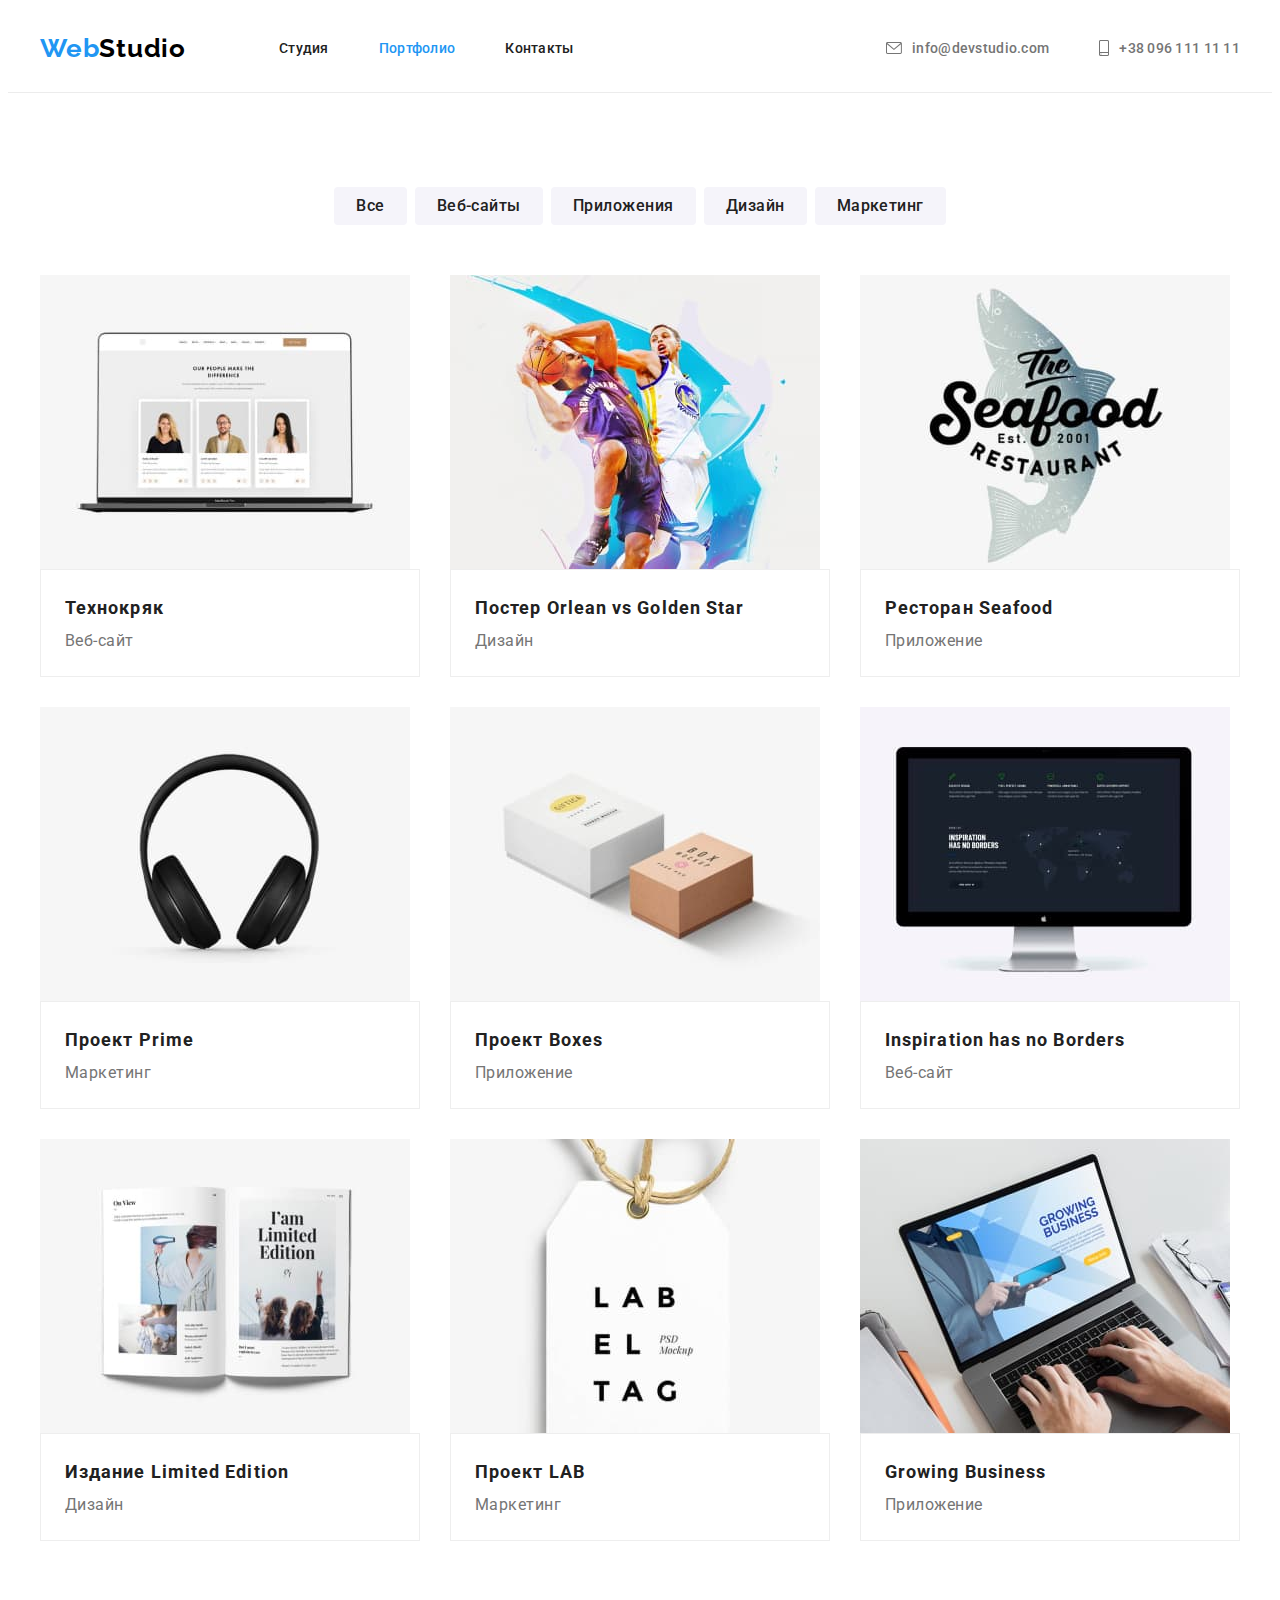
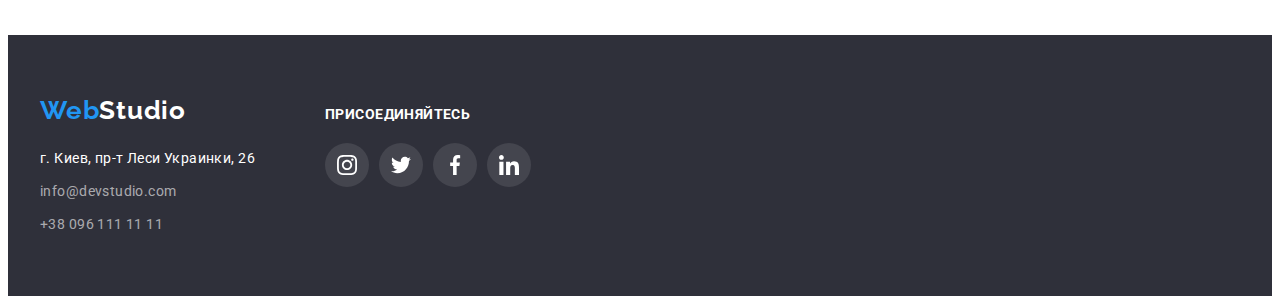
==== portfolio.html @ 36f64f2a "Добавляет стили" ====
<!DOCTYPE html>
<html lang="ru">
<head>
    <meta charset="UTF-8">
    <meta http-equiv="X-UA-Compatible" content="IE=edge">
    <meta name="viewport" content="width=device-width, initial-scale=1.0">
    <title>Document</title>
    <link rel="preconnect" href="https://fonts.googleapis.com">
    <link rel="preconnect" href="https://fonts.gstatic.com" crossorigin>
    <link href="https://fonts.googleapis.com/css2?family=Raleway:wght@700&family=Roboto:wght@400;500;700;900&display=swap"
        rel="stylesheet">
        <link rel="stylesheet" href="https://cdnjs.cloudflare.com/ajax/libs/modern-normalize/1.1.0/modern-normalize.min.css"
            integrity="sha512-wpPYUAdjBVSE4KJnH1VR1HeZfpl1ub8YT/NKx4PuQ5NmX2tKuGu6U/JRp5y+Y8XG2tV+wKQpNHVUX03MfMFn9Q=="
            crossorigin="anonymous" referrerpolicy="no-referrer" />
    <link rel="stylesheet" href="./css/styles.css">
</head>
<body>
    <!--Шапка-->
<header class="header">
    <div class="container header-container">
        <nav class="header-nav">
            <a class="header-logo link" href="./index.html"><span class="logo-item-header">Web</span>Studio</a>
            <ul class="header-list list">
                <li class="header-item">
                    <a class="header-link link" href="./index.html">Студия</a>
                </li>
                <li class="header-item">
                    <a class="header-link link current" href="./portfolio.html">Портфолио</a>
                </li>
                <li class="header-item">
                    <a class="header-link link" href="">Контакты</a>
                </li>
            </ul>
        </nav>
        <div class="header-connect"></div>
    <ul class="header-list list">
        <li class="header-contact">
            <a class="header-mail link" href="mailto:info@devstudio.com">
                <svg class="header-contact-icon" width="16px" height="12px">
                    <use href="./images/icons.svg#icon-envelope"></use>
                </svg>
                info@devstudio.com</a>
        </li>
        <li class="header-contact">
            <a class="header-tel link" href="tel:+380961111111">
                <svg class="header-contact-icon" width="10px" height="16px">
                    <use href="./images/icons.svg#icon-smartphone"></use>
                </svg>
                +38 096 111 11 11</a>
        </li>
    </ul>
    </div>
</header>
   
    <main> 
        <!--Портфолио-->
        <section class="section">
            <div class="container">
            <h1 class="portfolio-title visually-hidden">Наши работы</h1>
        <ul class="portfolio-list list">
            <li class="portfolio-btn"><button class="btn" type="button" >Все</button></li>
            <li class="portfolio-btn"><button class="btn" type="button" >Веб-сайты</button></li>
            <li class="portfolio-btn"><button class="btn" type="button" >Приложения</button></li>
            <li class="portfolio-btn"><button class="btn" type="button" >Дизайн</button></li>
            <li class="portfolio-btn"><button class="btn" type="button" >Маркетинг</button></li>
        </ul>

        <ul class="works-list list">
            <li class="works-item">
                <a href="" class="works-link">
                <img src="./images/портфолио1.jpg" alt="Ноутбук" width="370" />
                <div class="card-text"> 
                <h2 class="works-title">Технокряк</h2>
                <p class="works-text">Веб-сайт</p>
                </div>
                </a>
            </li>
            <li class="works-item">
                <a href="" class="works-link">
                <img src="./images/портфолио2.jpg" alt="Парни играют в баскетбол" width="370"/>
                <div class="card-text">
                <h2 class="works-title">Постер <span lang="en">Orlean vs Golden Star</span></h2>
                <p class="works-text">Дизайн</p>
                </div>
                </a>
            </li>
            <li class="works-item">
                <a href="" class="works-link">
                <img src="./images/портфолио3.jpg" alt="Эмблема рыбного ресторана" width="370" />
                <div class="card-text">
                <h2 class="works-title">Ресторан <span lang="en">Seafood</span></h2>
                <p class="works-text">Приложение</p>
                </div>
                </a>
            </li>
            <li class="works-item">
                <a href="" class="works-link">
                <img src="./images/портфолио4.jpg" alt="Наушники" width="370" />
                <div class="card-text">
                <h2 class="works-title">Проект <span lang="en">Prime</span></h2>
                <p class="works-text">Маркетинг</p>
                </div>
                </a>
            </li>
            <li class="works-item">
                <a href="" class="works-link">
                <img src="./images/портфолио5.jpg" alt="Две коробки" width="370" />
                <div class="card-text">
                <h2 class="works-title">Проект <span lang="en">Boxes</span></h2>
                <p class="works-text">Приложение</p>
                </div>
                </a>
            </li>
            <li class="works-item">
                <a href="" class="works-link">
                <img src="./images/портфолио6.jpg" alt="Экран компьютера" width="370" />
                <div class="card-text">
                <h2 class="works-title"><span lang="en">Inspiration has no Borders</span></h2>
               <p class="works-text">Веб-сайт</p> 
               </div>
            </a>
            </li>
            <li class="works-item">
                <a href="" class="works-link">
                <img src="./images/портфолио7.jpg" alt="Журнал" width="370" />
                <div class="card-text">
                <h2 class="works-title">Издание <span lang="en">Limited Edition</span></h2>
                <p class="works-text">Дизайн</p>
                </div>
                </a>
            </li>
            <li class="works-item">
                <a href="" class="works-link">
                <img src="./images/портфолио8.jpg" alt="Ярлык" width="370" />
                <div class="card-text">
                <h2 class="works-title">Проект <span lang="en">LAB</span></h2>
                <p class="works-text">Маркетинг</p>
                </div>
                </a>
            </li>
            <li class="works-item">
                <a href="" class="works-link">
                <img src="./images/портфолио9.jpg" alt="Работа в ноутбуке" width="370" />
                <div class="card-text">
                <h2 class="works-title"><span lang="en">Growing Business</span></h2>
                <p class="works-text">Приложение</p>
                </div>
                </a>
            </li>
        </ul>
        </div>
        </section>
    </main>
    <!--Футер-->
    <footer class="footer">
        <div class="container-footer container">
            <div class="left-container">
                <a href="./index.html" class="footer-logo link"><span class="logo-item-footer">Web</span>Studio </a>
                <address class="contacts link">
                    <ul class="contacts-list list">
                        <li class="contacts-info"><a class="contacts-address-item link"
                                href="https://goo.gl/maps/DUNgC5Vg5aknv6yu6" target="blank" rel="noopener noreferrer">г.
                                Киев, пр-т Леси Украинки, 26 <br /></a></li>
                        <li class="contacts-info"><a class="contacts-item link"
                                href="mailto:info@devstudio.com">info@devstudio.com <br /></a></li>
                        <li class="contacts-info"><a class="contacts-item link" href="tel:+380961111111">+38 096 111 11
                                11</a></li>
                </address>
                </ul>
            </div>
    
            <div class="right-container">
                <b class="right-footer-tittle">Присоединяйтесь</b>
                <ul class="right-footer-list list">
                    <li class="right-footer-item">
                        <a href="" class="right-footer-link">
                            <svg class="right-footer-icon" width="20" height="20">
                                <use href="./images/icons.svg#icon-instagram"></use>
                            </svg>
                        </a>
                    </li>
                    <li class="right-footer-item">
                        <a href="" class="right-footer-link">
                            <svg class="right-footer-icon" width="20" height="20">
                                <use href="./images/icons.svg#icon-twitter"></use>
                            </svg>
                        </a>
                    </li>
                    <li class="right-footer-item">
                        <a href="" class="right-footer-link">
                            <svg class="right-footer-icon" width="20" height="20">
                                <use href="./images/icons.svg#icon-facebook"></use>
                            </svg>
                        </a>
                    </li>
                    <li class="right-footer-item">
                        <a href="" class="right-footer-link">
                            <svg class="right-footer-icon" width="20" height="20">
                                <use href="./images/icons.svg#icon-linkedin"></use>
                            </svg>
                        </a>
                    </li>
            </div>
        </div>
    </footer>
</body>
</html>
---- css/styles.css ----
:root {
  --logo-color: #000000;
  --title-color: #212121;
  --text-color: #757575;
  --extra-color: #ffffff;
  --accent-color: #2196f3;
  --card-socials-color: #afb1b8;
}

body {
  font-family: 'Roboto', sans-serif;
}

p,
h1,
h2,
h3,
h4,
h5,
h6 {
  margin: 0;
}

ul {
  margin: 0;
  padding: 0;
}

button {
  cursor: pointer;
}

/* .pointer {
  cursor: pointer;
} */

img {
  display: block;
}

.list {
  list-style: none;
}

.link {
  text-decoration: none;
}

.container {
  width: 1200px;
  padding-left: 15px;
  padding-right: 15px;
  margin: 0 auto;
  /* outline: 2px solid red; */
}

/* HEADER */

.header {
  padding-bottom: 4px;
  border-bottom: 1px solid #ececec;
}

.header-container {
  display: flex;
  align-items: center;
}

.header-nav {
  display: flex;
  align-items: center;
}

.header-list {
  display: flex;
  align-items: center;
}

.header-logo {
  font-family: 'Raleway', sans-serif;
  font-weight: 700;
  font-size: 26px;
  line-height: calc(31 / 26);
  letter-spacing: 0.03em;
  color: var(--logo-color);
  margin-right: 93px;
}

.logo-item-header {
  color: var(--accent-color);
}

.header-link {
  font-weight: 500;
  font-size: 14px;
  line-height: calc(16 / 14);
  letter-spacing: 0.02em;
  color: var(--title-color);
  padding-top: 32px;
  padding-bottom: 32px;
  display: inline-block;
  transition: color 250ms cubic-bezier(0.4, 0, 0.2, 1);
}

.header-link:hover,
.header-link:focus,
.header-mail:hover,
.header-mail:focus,
.header-tel:hover,
.header-tel:focus {
  color: var(--accent-color);
}

.header-contact-icon {
  fill: currentColor;
}

.header-nav .link.current {
  color: var(--accent-color);
  display: flex;
  align-items: center;
}

.header-connect {
  margin-left: auto;
  display: flex;
  align-items: center;
}

.header-item:not(:last-child) {
  margin-right: 50px;
}

.header-tel,
.header-mail {
  font-weight: 500;
  font-size: 14px;
  line-height: calc(16 / 14);
  letter-spacing: 0.02em;
  padding-bottom: 32px;
  padding-top: 32px;
  color: var(--text-color);
  align-items: center;
  transition: color 250ms cubic-bezier(0.4, 0, 0.2, 1);
}

.header-mail {
  display: flex;
  align-items: center;
  margin-right: 50px;
}

.header-tel {
  display: flex;
  align-items: center;
}

.header-contact-icon:hover,
.header-contact-icon:focus {
  color: var(--accent-color);
}

.header-contact-icon {
  display: flex;
  fill: currentColor;
  align-items: center;
  margin-right: 10px;
}

/* HERO */

.hero-container {
  padding-top: 221px;
  padding-bottom: 179px;
  text-align: center;
  max-width: 1600px;
  margin-left: auto;
  margin-right: auto;
  background-image: linear-gradient(to right, rgba(47, 48, 58, 0.4), rgba(47, 48, 58, 0.4)),
    url(../images/hero-img.jpg);
  background-repeat: no-repeat;
  background-position: center;
  background-size: cover;
}

.hero-title {
  font-weight: 900;
  font-size: 44px;
  width: 696px;
  line-height: calc(60 / 40);
  text-align: center;
  letter-spacing: 0.06em;
  text-transform: uppercase;
  color: var(--extra-color);

  margin-left: auto;
  margin-right: auto;
  margin-bottom: 30px;
}

.hero-btn {
  font-family: inherit;
  font-weight: 700;
  font-size: 16px;
  line-height: calc(30 / 16);
  display: flex;
  align-items: center;
  text-align: center;
  letter-spacing: 0.06em;
  color: var(--extra-color);
  background-color: var(--accent-color);
  border: none;
  border-radius: 4px;
  box-shadow: 0px 4px 4px rgba(0, 0, 0, 0.15);
  margin: auto;
  padding: 10px 32px;
  transition: background-color 250ms cubic-bezier(0.4, 0, 0.2, 1);
}

.hero-btn:hover,
.hero-btn:focus {
  background-color: #188ce8;
}

/* FEATURES */

.features-list {
  display: flex;
}

.visually-hidden {
  position: absolute;
  white-space: nowrap;
  width: 1px;
  height: 1px;
  overflow: hidden;
  border: 0;
  padding: 0;
  clip: rect(0 0 0 0);
  clip-path: inset(50%);
  margin: -1px;
}

.features-item-title {
  font-weight: 700;
  font-size: 14px;
  line-height: calc(16 / 14);
  letter-spacing: 0.03em;
  text-transform: uppercase;
  color: var(--title-color);
  margin-bottom: 10px;
  padding-top: 30px;
}

.features-text {
  font-weight: 400;
  font-size: 14px;
  line-height: calc(24 / 14);
  letter-spacing: 0.03em;
  color: var(--text-color);
}

.features-item {
  width: calc((100% - 90px) / 4);
}

.features-item:not(:last-child) {
  margin-right: 30px;
}

.features-item::before {
  content: '';
  display: block;
  height: 120px;
  display: flex;
  background-color: #f5f4fa;
  /* background-size: contain; */
  background-repeat: no-repeat;
  background-position: center;
}

.icon-antenna::before {
  background-image: url(../images/antenna.svg);
}

.icon-clock::before {
  background-image: url(../images/clock.svg);
}

.icon-diagram::before {
  background-image: url(../images/diagram.svg);
}

.icon-astronaut::before {
  background-image: url(../images/astronaut.svg);
}

/* ABOUT US */

.about {
  padding-bottom: 94px;
}

.about-title {
  font-weight: 700;
  font-size: 36px;
  line-height: calc(42 / 36);
  text-align: center;
  letter-spacing: 0.03em;
  color: var(--title-color);
  margin-bottom: 50px;
}

.about-list {
  display: flex;
}

.about-item:not(:last-child) {
  margin-right: 30px;
}

/* TEAM */

.section {
  padding-top: 94px;
  padding-bottom: 94px;
}

.team-section {
  background-color: #f5f4fa;
}

.team-title {
  font-family: 'Roboto', sans-serif;
  font-weight: 700;
  font-size: 36px;
  line-height: calc(42 / 36);
  text-align: center;
  letter-spacing: 0.03em;
  color: var(--title-color);
  margin-bottom: 50px;
}

.team-info {
  padding-top: 30px;
  padding-bottom: 30px;
}

.team-cards {
  background-color: var(--extra-color);
  box-shadow: 0px 1px 3px rgba(0, 0, 0, 0.12), 0px 1px 1px rgba(0, 0, 0, 0.14),
    0px 2px 1px rgba(0, 0, 0, 0.2);
  border-radius: 0px 0px 4px 4px;
}

.team-item-title {
  font-weight: 500;
  font-size: 16px;
  line-height: calc(19 / 16);
  text-align: center;
  letter-spacing: 0.03em;
  color: var(--title-color);
}

.team-item-text {
  font-weight: 400;
  font-size: 16px;
  line-height: calc(19 / 16);
  text-align: center;
  letter-spacing: 0.03em;
  color: var(--text-color);
  margin-top: 10px;
  margin-bottom: 16px;
}

.team-list {
  display: flex;
}

.team-item:not(:last-child) {
  margin-right: 30px;
}

.team-social-list {
  display: flex;
  justify-content: center;
}

.team-social-item + .team-social-item {
  margin-left: 10px;
}

.team-social-link {
  width: 44px;
  height: 44px;
  display: flex;
  justify-content: center;
  align-items: center;
  border-radius: 50%;
  color: var(--card-socials-color);
}

.team-social-icon {
  fill: currentColor;
}

/* .team-social-icon:hover,
.team-social-icon:focus {
  fill: var(--extra-color);
} */

/* .team-social-link:hover .team-social-icon,
.team-social-link:focus .team-social-icon {
  fill: var(--extra-color); 
} */

.team-social-link:hover,
.team-social-link:focus {
  background-color: var(--accent-color);
  color: var(--extra-color);
}

/* CLIENTS */

/* .client-section {
  padding-top: 94px;
  padding-bottom: 94px;
} */

.client-tittle {
  font-family: 'Roboto', sans-serif;
  font-weight: 700;
  font-size: 36px;
  line-height: calc(42 / 36);
  text-align: center;
  letter-spacing: 0.03em;
  color: var(--title-color);
  margin-bottom: 50px;
}

.client-list {
  display: flex;
  flex-direction: row;
  flex-wrap: wrap;
  margin-left: -30px;
  margin-top: -50px;
  color: var(--card-socials-color);
}

.client-link {
  display: block;
  display: flex;
  justify-content: center;
  align-items: center;
  fill: var(--card-socials-color);
  width: 170px;
  height: 92px;
  border-radius: 4px;
  border: 1px solid var(--card-socials-color);
  /* flex-basis: calc(100% / 6 - 30px); */
}

.client-item {
  margin-left: 30px;
  margin-top: 50px;
}

.client-link:hover,
.client-link:focus {
  fill: var(--accent-color);
  border-color: var(--accent-color);
}

/* FOOTER */

.footer {
  padding-top: 60px;
  padding-bottom: 60px;
  background: #2f303a;
  display: flex;
  align-items: baseline;
}

.footer-logo {
  font-family: 'Raleway', sans-serif;
  font-weight: 700;
  font-size: 26px;
  line-height: calc(31 / 26);
  letter-spacing: 0.03em;
  color: var(--extra-color);
  margin-bottom: 20px;
  display: inline-block;
}

.logo-item-footer {
  color: var(--accent-color);
}

.contacts-address-item {
  font-style: normal;
  font-size: 14px;
  line-height: calc(24 / 14);
  letter-spacing: 0.03em;
  color: var(--extra-color);
}

.contacts-item {
  font-style: normal;
  font-size: 14px;
  line-height: calc(24 / 14);
  letter-spacing: 0.03em;
  color: rgba(255, 255, 255, 0.6);
  display: inline-block;
}

.contacts-info:not(:last-child) {
  margin-bottom: 9px;
}

.container-footer {
  display: flex;
  align-items: baseline;
}

.right-container {
  margin-left: 70px;
}

.right-footer-tittle {
  font-family: 'Roboto' sans-serif;
  font-weight: 700;
  font-size: 14px;
  line-height: 16px;
  letter-spacing: 0.03em;
  text-transform: uppercase;
  color: var(--extra-color);
  text-align: center;
  justify-content: center;
  margin-bottom: 20px;
}

.right-footer-list {
  display: flex;
  justify-content: left;
  align-items: center;
}

.right-footer-item + .right-footer-item {
  margin-left: 10px;
}

.right-footer-link {
  width: 44px;
  height: 44px;
  display: flex;
  justify-content: center;
  align-items: center;
  border-radius: 50%;
  background-color: rgba(255, 255, 255, 0.1);
  color: var(--extra-color);
  margin-top: 20px;
  transition: background-color 250ms cubic-bezier(0.4, 0, 0.2, 1),
    color 250ms cubic-bezier(0.4, 0, 0.2, 1);
}

.right-footer-icon {
  fill: currentColor;
}

.right-footer-link:hover,
.right-footer-link:focus {
  background-color: var(--accent-color);
  color: var(--extra-color);
}

/* PORTFOLIO */

/* .portfolio {
  padding-top: 94px;
  padding-bottom: 94px;
} */

.btn {
  background-color: #f5f4fa;
  border-radius: 4px;
  border: none;
  font-family: inherit;
  font-weight: 500;
  font-size: 16px;
  line-height: calc(26 / 16);
  text-align: center;
  letter-spacing: 0.03em;
  color: var(--title-color);
  padding: 6px 22px;
  transition: background-color 250ms cubic-bezier(0.4, 0, 0.2, 1),
    color 250ms cubic-bezier(0.4, 0, 0.2, 1);
}

.portfolio-list {
  display: flex;
  flex-wrap: wrap;
  justify-content: center;
  margin-bottom: 50px;
}

.portfolio-btn:not(:last-child) {
  margin-right: 8px;
}

.btn:hover,
.btn:focus {
  color: var(--extra-color);
  background-color: var(--accent-color);
}

.works-title {
  font-weight: 700;
  font-size: 18px;
  line-height: calc(36 / 18);
  letter-spacing: 0.06em;
  color: var(--title-color);
}

.works-text {
  font-family: 'Roboto' sans-serif;
  font-weight: 400;
  font-size: 16px;
  line-height: calc(30 / 16);
  letter-spacing: 0.03em;
  color: var(--text-color);
}

.works-list {
  display: flex;
  flex-wrap: wrap;
  margin-left: -30px;
  margin-bottom: -30px;
}

.works-link {
  text-decoration: none;
}

.works-item {
  width: calc(100% / 3 - 30px);
  margin-left: 30px;
  margin-bottom: 30px;
}

.card-text {
  padding: 20px 24px;
  border: 1px solid #eeeeee;
  box-sizing: border-box;
}

.works-item:hover {
  box-shadow: 0px 1px 1px rgba(0, 0, 0, 0.12), 0px 4px 4px rgba(0, 0, 0, 0.06),
    1px 4px 6px rgba(0, 0, 0, 0.16);
}
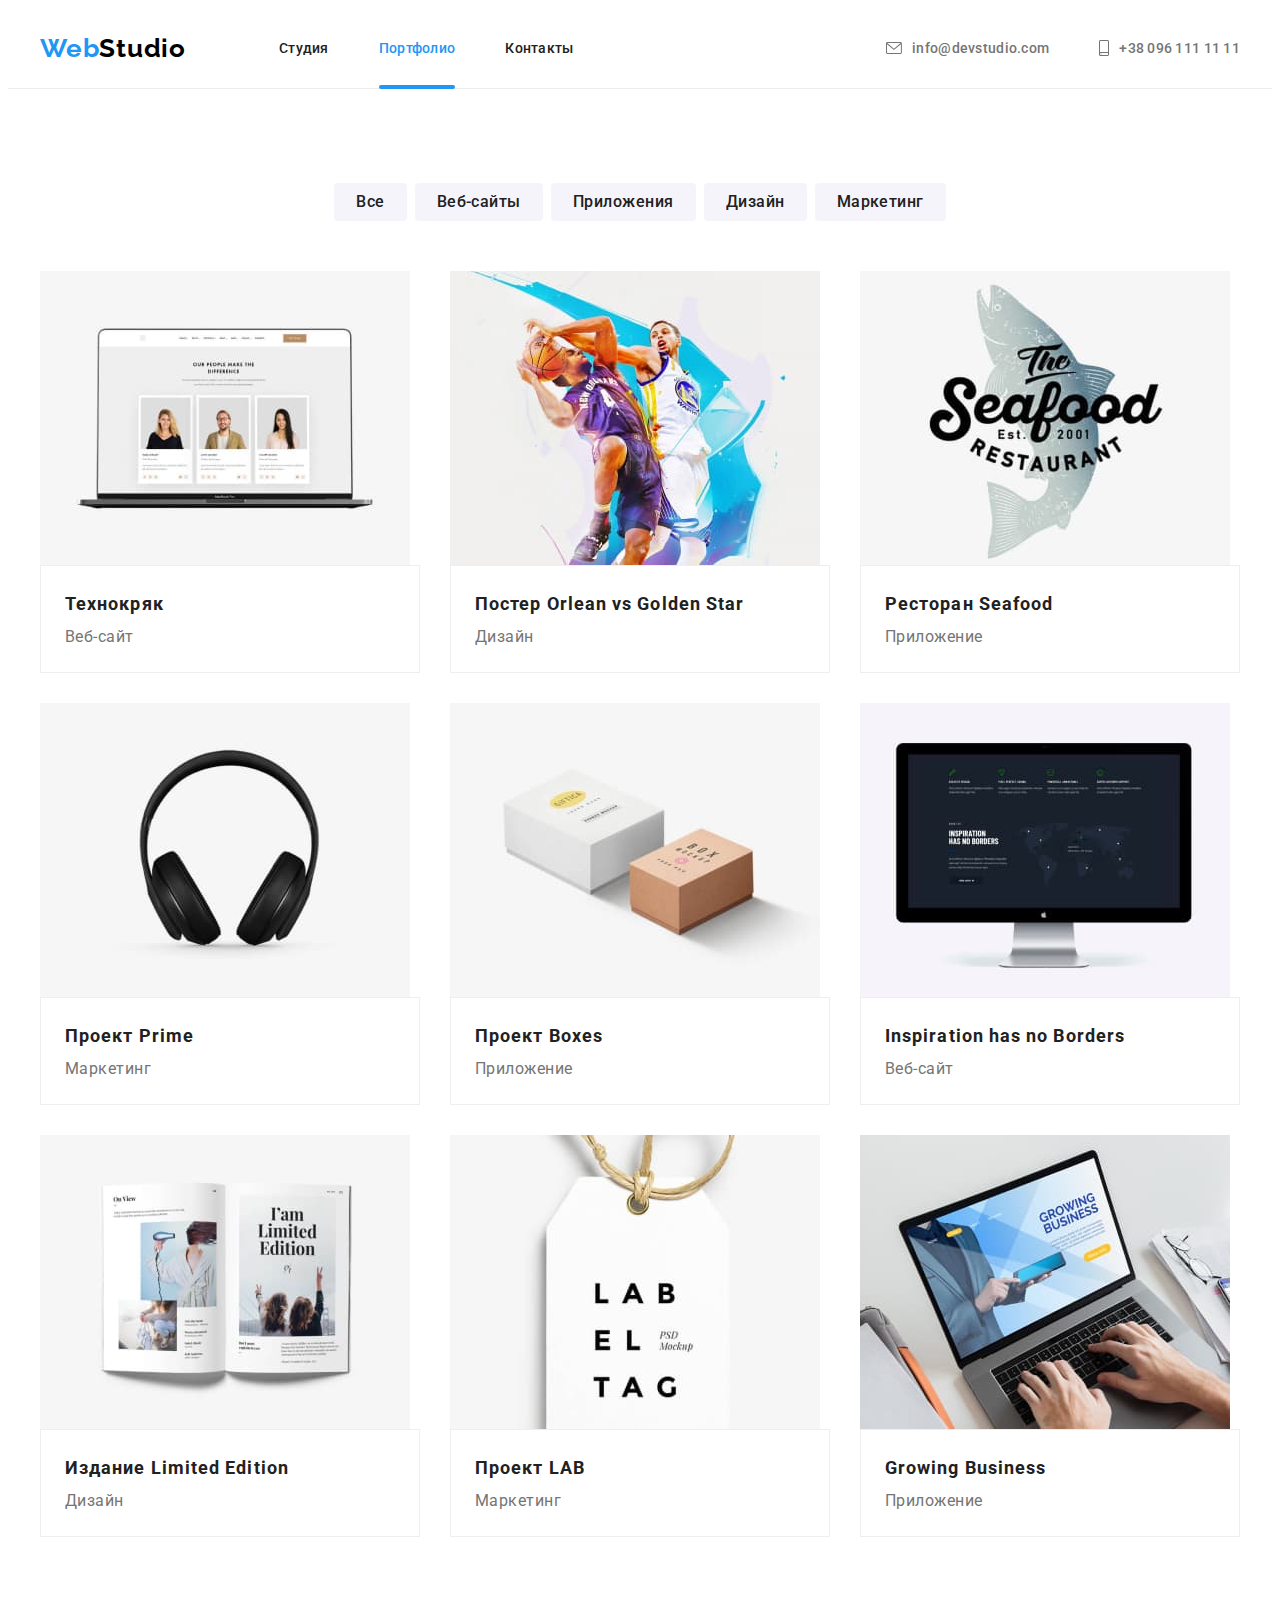
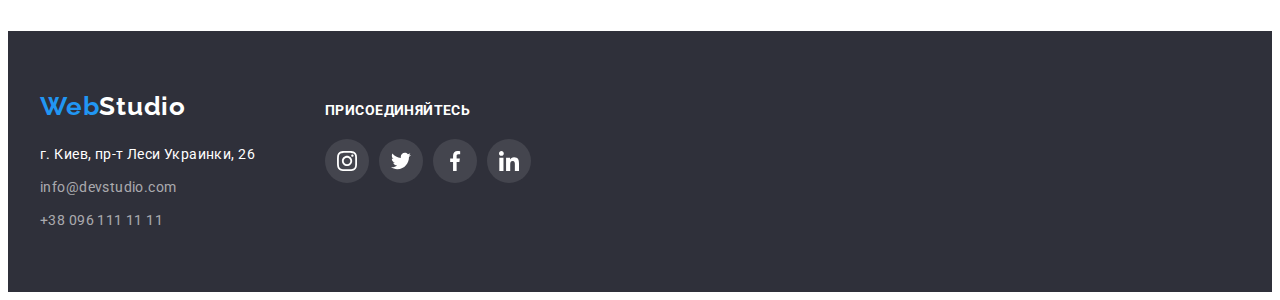
==== commit eb942ba4: "Добавляет оверлей в карточки" ====
--- a/portfolio.html
+++ b/portfolio.html
@@ -67,8 +67,13 @@
 
         <ul class="works-list list">
             <li class="works-item">
-                <a href="" class="works-link">
-                <img src="./images/портфолио1.jpg" alt="Ноутбук" width="370" />
+                <div class="works-item-wrap">
+                <a href="" class="works-link">
+                <img src="./images/портфолио1.jpg" alt="Ноутбук" width="370" height="294"/>
+                <p class="card-img-text">Технокряк это современная площадка распространения коронавируса. Компании используют эту
+                    платформу для цифрового
+                    шпионажа и атак на защищённые сервера конкурентов.</p>
+                    </div>
                 <div class="card-text"> 
                 <h2 class="works-title">Технокряк</h2>
                 <p class="works-text">Веб-сайт</p>
@@ -76,8 +81,11 @@
                 </a>
             </li>
             <li class="works-item">
-                <a href="" class="works-link">
-                <img src="./images/портфолио2.jpg" alt="Парни играют в баскетбол" width="370"/>
+                <div class="works-item-wrap">
+                <a href="" class="works-link">
+                <img src="./images/портфолио2.jpg" alt="Парни играют в баскетбол" width="370" height="294" />
+                <p class="card-img-text">Lorem ipsum dolor sit amet consectetur adipisicing elit. Quae dignissimos fuga labore, assumenda vero ullam earum aliquam sed, magnam totam provident ratione molestiae nisi debitis rem facilis quasi? Alias, aliquid.</p>
+                </div>
                 <div class="card-text">
                 <h2 class="works-title">Постер <span lang="en">Orlean vs Golden Star</span></h2>
                 <p class="works-text">Дизайн</p>
@@ -85,8 +93,11 @@
                 </a>
             </li>
             <li class="works-item">
-                <a href="" class="works-link">
-                <img src="./images/портфолио3.jpg" alt="Эмблема рыбного ресторана" width="370" />
+                <div class="works-item-wrap">
+                <a href="" class="works-link">
+                <img src="./images/портфолио3.jpg" alt="Эмблема рыбного ресторана" width="370" height="294" />
+                <p class="card-img-text">Lorem ipsum dolor sit, amet consectetur adipisicing elit. Doloribus eveniet, temporibus sunt voluptatibus pariatur non dolores molestias quasi mollitia officiis placeat qui dolor cupiditate omnis delectus consequatur culpa architecto deserunt!</p>
+                </div>
                 <div class="card-text">
                 <h2 class="works-title">Ресторан <span lang="en">Seafood</span></h2>
                 <p class="works-text">Приложение</p>
@@ -94,8 +105,11 @@
                 </a>
             </li>
             <li class="works-item">
-                <a href="" class="works-link">
-                <img src="./images/портфолио4.jpg" alt="Наушники" width="370" />
+                <div class="works-item-wrap">
+                <a href="" class="works-link">
+                <img src="./images/портфолио4.jpg" alt="Наушники" width="370" height="294" />
+                <p class="card-img-text">Lorem ipsum dolor sit amet consectetur adipisicing elit. Itaque, repudiandae. Alias omnis ipsam voluptatum sequi, modi ullam accusantium quisquam eum pariatur iste consequuntur laborum quod non explicabo vero. A, ipsa.</p>
+                </div>
                 <div class="card-text">
                 <h2 class="works-title">Проект <span lang="en">Prime</span></h2>
                 <p class="works-text">Маркетинг</p>
@@ -103,8 +117,11 @@
                 </a>
             </li>
             <li class="works-item">
-                <a href="" class="works-link">
-                <img src="./images/портфолио5.jpg" alt="Две коробки" width="370" />
+                <div class="works-item-wrap">
+                <a href="" class="works-link">
+                <img src="./images/портфолио5.jpg" alt="Две коробки" width="370" height="294" />
+                <p class="card-img-text">Lorem ipsum dolor sit amet consectetur adipisicing elit. Eum aperiam facere repudiandae nam placeat doloribus quibusdam voluptatum consequuntur recusandae ullam dolore in quia veritatis laborum, voluptatibus cumque sapiente a fugit.</p>
+                </div>
                 <div class="card-text">
                 <h2 class="works-title">Проект <span lang="en">Boxes</span></h2>
                 <p class="works-text">Приложение</p>
@@ -112,8 +129,11 @@
                 </a>
             </li>
             <li class="works-item">
-                <a href="" class="works-link">
-                <img src="./images/портфолио6.jpg" alt="Экран компьютера" width="370" />
+                <div class="works-item-wrap">
+                <a href="" class="works-link">
+                <img src="./images/портфолио6.jpg" alt="Экран компьютера" width="370" height="294" />
+                <p class="card-img-text">Lorem ipsum dolor sit amet consectetur adipisicing elit. Reiciendis ipsam minus at soluta quidem necessitatibus omnis mollitia, nisi repellendus beatae, possimus ab suscipit iusto tempore. Laboriosam illo eveniet voluptatibus labore!</p>
+                </div>
                 <div class="card-text">
                 <h2 class="works-title"><span lang="en">Inspiration has no Borders</span></h2>
                <p class="works-text">Веб-сайт</p> 
@@ -121,8 +141,11 @@
             </a>
             </li>
             <li class="works-item">
-                <a href="" class="works-link">
-                <img src="./images/портфолио7.jpg" alt="Журнал" width="370" />
+                <div class="works-item-wrap">
+                <a href="" class="works-link">
+                <img src="./images/портфолио7.jpg" alt="Журнал" width="370" height="294" />
+                <p class="card-img-text">Lorem ipsum dolor sit amet consectetur adipisicing elit. Quis deleniti autem quod. Molestias ratione eius vitae, voluptas facere unde! Quae animi incidunt laborum consectetur, laboriosam ipsa reiciendis earum illo obcaecati.</p>
+                </div>
                 <div class="card-text">
                 <h2 class="works-title">Издание <span lang="en">Limited Edition</span></h2>
                 <p class="works-text">Дизайн</p>
@@ -130,8 +153,11 @@
                 </a>
             </li>
             <li class="works-item">
-                <a href="" class="works-link">
-                <img src="./images/портфолио8.jpg" alt="Ярлык" width="370" />
+                <div class="works-item-wrap">
+                <a href="" class="works-link">
+                <img src="./images/портфолио8.jpg" alt="Ярлык" width="370" height="294" />
+                <p class="card-img-text">Lorem ipsum dolor sit amet consectetur adipisicing elit. Eius repellendus voluptatum, officiis cumque perferendis expedita repellat deserunt nesciunt quae quas natus error, officia voluptatem itaque aut hic, tempora sunt? Nesciunt?</p>
+                </div>
                 <div class="card-text">
                 <h2 class="works-title">Проект <span lang="en">LAB</span></h2>
                 <p class="works-text">Маркетинг</p>
@@ -139,8 +165,11 @@
                 </a>
             </li>
             <li class="works-item">
-                <a href="" class="works-link">
-                <img src="./images/портфолио9.jpg" alt="Работа в ноутбуке" width="370" />
+                <div class="works-item-wrap">
+                <a href="" class="works-link">
+                <img src="./images/портфолио9.jpg" alt="Работа в ноутбуке" width="370" height="294" />
+                <p class="card-img-text">Lorem ipsum dolor sit amet consectetur adipisicing elit. Quo qui consequuntur illum natus adipisci ex omnis ullam sit? Laudantium expedita, ipsum exercitationem molestias culpa ratione facilis laboriosam quaerat impedit nisi!</p>
+                </div>
                 <div class="card-text">
                 <h2 class="works-title"><span lang="en">Growing Business</span></h2>
                 <p class="works-text">Приложение</p>
--- a/css/styles.css
+++ b/css/styles.css
@@ -54,10 +54,21 @@
   /* outline: 2px solid red; */
 }
 
+.current::after {
+  content: '';
+  display: block;
+  width: 100%;
+  height: 4px;
+  border-radius: 2px;
+  position: absolute;
+  background-color: var(--accent-color);
+  left: 0;
+  bottom: -1px;
+}
+
 /* HEADER */
 
 .header {
-  padding-bottom: 4px;
   border-bottom: 1px solid #ececec;
 }
 
@@ -100,6 +111,7 @@
   padding-bottom: 32px;
   display: inline-block;
   transition: color 250ms cubic-bezier(0.4, 0, 0.2, 1);
+  position: relative;
 }
 
 .header-link:hover,
@@ -319,6 +331,29 @@
   margin-right: 30px;
 }
 
+.about-item-wrap {
+  position: relative;
+}
+
+.about-img-text {
+  position: absolute;
+  top: 0;
+  left: 0;
+  background-color: rgba(47, 48, 58, 0.8);
+  color: rgba(255, 255, 255, 1);
+  font-family: Roboto;
+  font-size: 14px;
+  font-weight: 700;
+  line-height: 16px;
+  letter-spacing: 0.03em;
+  text-align: center;
+  text-transform: uppercase;
+  padding: 27px, 82px;
+  height: 70px;
+  width: 100%;
+  transform: translateY(100%);
+}
+
 /* TEAM */
 
 .section {
@@ -458,6 +493,8 @@
   border-radius: 4px;
   border: 1px solid var(--card-socials-color);
   /* flex-basis: calc(100% / 6 - 30px); */
+  transition: fill 250ms cubic-bezier(0.4, 0, 0.2, 1),
+    border-color 250ms cubic-bezier(0.4, 0, 0.2, 1);
 }
 
 .client-item {
@@ -653,7 +690,34 @@
   box-sizing: border-box;
 }
 
+.card-img-text {
+  position: absolute;
+  top: 0;
+  left: 0;
+  background-color: rgba(33, 150, 243, 0.9);
+  color: rgba(255, 255, 255, 1);
+  font-family: Roboto;
+  font-size: 18px;
+  font-weight: 400;
+  line-height: 28px;
+  letter-spacing: 0.03em;
+  text-align: left;
+  padding: 63px 24px;
+  height: 100%;
+  transform: translateY(100%);
+}
+
+.works-item-wrap {
+  position: relative;
+  overflow: hidden;
+}
+
+.works-item:hover .card-img-text {
+  transform: translateY(0);
+  transition: transform 250ms cubic-bezier(0.4, 0, 0.2, 1);
+}
 .works-item:hover {
   box-shadow: 0px 1px 1px rgba(0, 0, 0, 0.12), 0px 4px 4px rgba(0, 0, 0, 0.06),
     1px 4px 6px rgba(0, 0, 0, 0.16);
-}
+  transition: box-shadow 250ms cubic-bezier(0.4, 0, 0.2, 1);
+}
